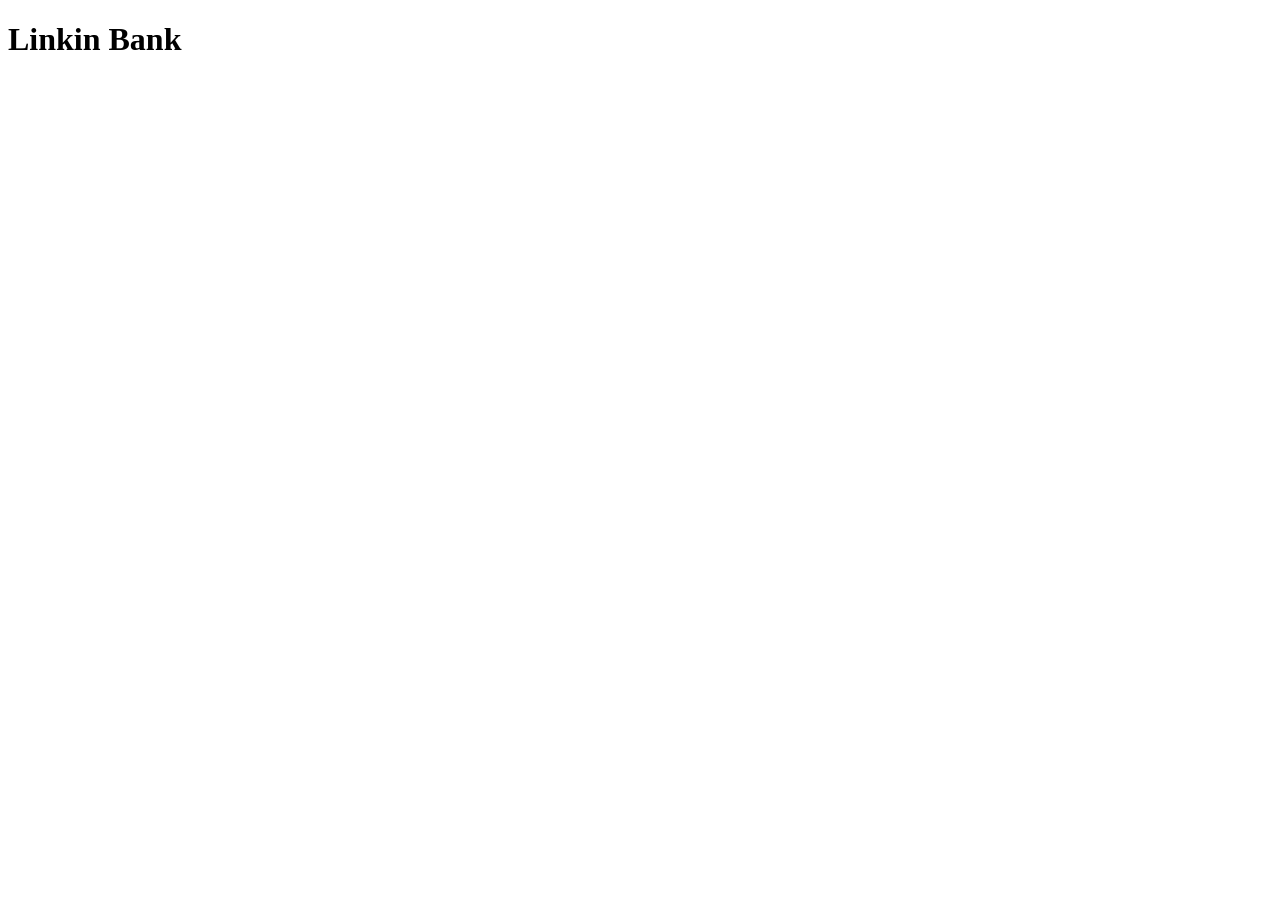
==== index.html @ c05be0af "Initial commit" ====
<!DOCTYPE html>
<html lang="en">
<head>
    <meta charset="UTF-8">
    <meta name="viewport" content="width=device-width, initial-scale=1.0">
    <title>Document</title>
    <script src="main.js"></script>
</head>
<body>
    <h1>Linkin Bank</h1>
</body>
</html>
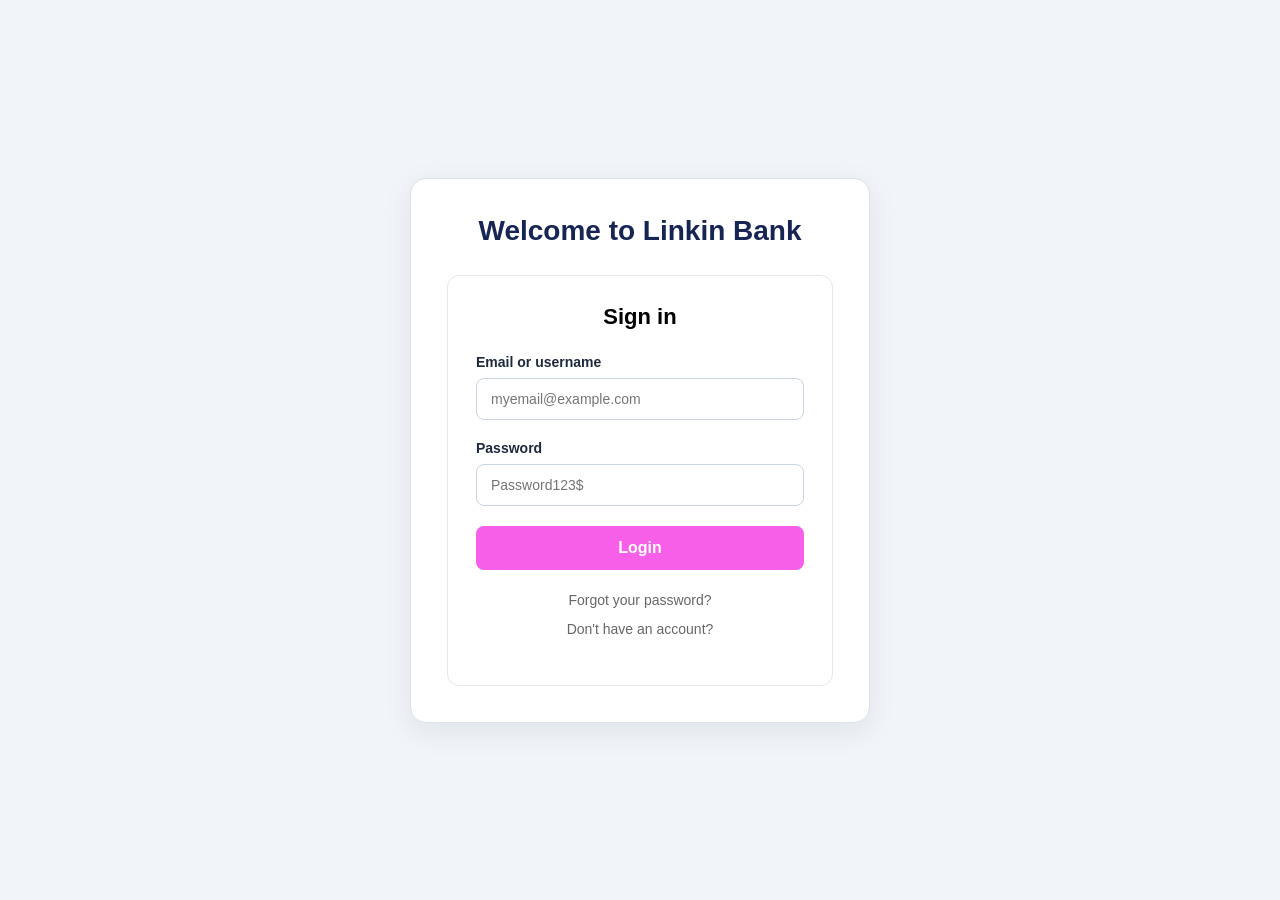
==== commit e00e6912: "Onboarding implemented" ====
--- a/index.html
+++ b/index.html
@@ -3,10 +3,34 @@
 <head>
     <meta charset="UTF-8">
     <meta name="viewport" content="width=device-width, initial-scale=1.0">
-    <title>Document</title>
-    <script src="main.js"></script>
+    <title>Linkin Bank</title>
+    <link rel="stylesheet" href="style-main.css">
+    <script src="main.js" defer></script>
 </head>
 <body>
-    <h1>Linkin Bank</h1>
+    <main class="login-container">
+        <h1 class="login-title">Welcome to Linkin Bank</h1>
+        <form class="login-form">
+            <h2>Sign in</h2>
+            <div class="form-group">
+                <label for="username">Email or username</label>
+                <input type="text" id="username" name="username" placeholder="myemail@example.com" autocomplete="email" required>
+            </div>
+
+            <div class="form-group">
+                <label for="password">Password</label>
+                <input type="password" id="password" name="password" placeholder="Password123$" required>
+            </div>
+            <button type="submit">Login</button>
+            
+            <div class="form-group">
+                <button type="button" class="forgot-password-button">Forgot your password?</button>
+            </div>
+            
+            <div class="form-group">
+                <button type="button" class="register-button">Don't have an account?</button>
+            </div>
+        </form>
+    </main>
 </body>
 </html>
--- a/style-main.css
+++ b/style-main.css
@@ -0,0 +1,138 @@
+
+* {
+    box-sizing: border-box;
+}
+
+body {
+    margin: 0;
+    min-height: 100vh;
+    font-family: Arial, sans-serif;
+    background: #f1f5f9;
+    color: #1e293b;
+
+    display: flex;
+    justify-content: center;
+    align-items: center;
+    padding: 24px;
+}
+
+.login-container {
+    width: 100%;
+    max-width: 460px;
+    padding: 36px;
+    background: #ffffff;
+    border: 1px solid #dbe3ef;
+    border-radius: 16px;
+    box-shadow: 0 8px 30px rgba(15, 23, 42, 0.08);
+}
+
+.login-title {
+    margin: 0 0 28px;
+    text-align: center;
+    font-size: 28px;
+    color: #172554;
+}
+
+.login-form {
+    padding: 28px;
+    border: 1px solid #e2e8f0;
+    border-radius: 12px;
+    background: #ffffff;
+}
+
+.login-form h2 {
+    margin: 0 0 24px;
+    text-align: center;
+    font-size: 22px;
+    color: #000000;
+}
+
+.form-group {
+    margin-bottom: 20px;
+}
+
+.form-group label {
+    display: block;
+    margin-bottom: 8px;
+    font-size: 14px;
+    font-weight: 600;
+}
+
+.form-group input {
+    width: 100%;
+    padding: 12px 14px;
+    border: 1px solid #cbd5e1;
+    border-radius: 8px;
+    outline: none;
+    font-size: 14px;
+    transition: border-color 0.2s, box-shadow 0.2s;
+}
+
+.form-group input:focus {
+    border-color: #2563eb;
+    box-shadow: 0 0 0 3px rgba(37, 99, 235, 0.12);
+}
+
+.login-form button[type="submit"] {
+    width: 100%;
+    padding: 13px;
+    border: none;
+    border-radius: 8px;
+    background: #f75fe8;
+    color: #ffffff;
+    font-size: 16px;
+    font-weight: 600;
+    cursor: pointer;
+    transition: background 0.2s, transform 0.2s;
+    margin-bottom: 18px;
+}
+
+.login-form button[type="submit"]:hover {
+    background: #fd86ff;
+}
+
+.login-form button[type="submit"]:active {
+    transform: scale(0.98);
+}
+
+.forgot-password-button,
+.register-button {
+    display: block;
+    margin: 0 auto;
+    padding: 4px 0;
+    border: none;
+    background: transparent;
+    color: #676767;
+    font-size: 14px;
+    cursor: pointer;
+    transition: color 0.2s;
+}
+
+.login-form .form-group:has(.forgot-password-button) {
+    margin-bottom: 5px;
+}
+
+.login-form .form-group:has(.register-button) {
+    margin-top: 0;
+    margin-bottom: 0;
+}
+
+.forgot-password-button:hover,
+.register-button:hover {
+    color: #202020;
+    text-decoration: underline;
+}
+
+@media (max-width: 480px) {
+    .login-container {
+        padding: 22px;
+    }
+
+    .login-title {
+        font-size: 24px;
+    }
+
+    .login-form {
+        padding: 20px;
+    }
+}
